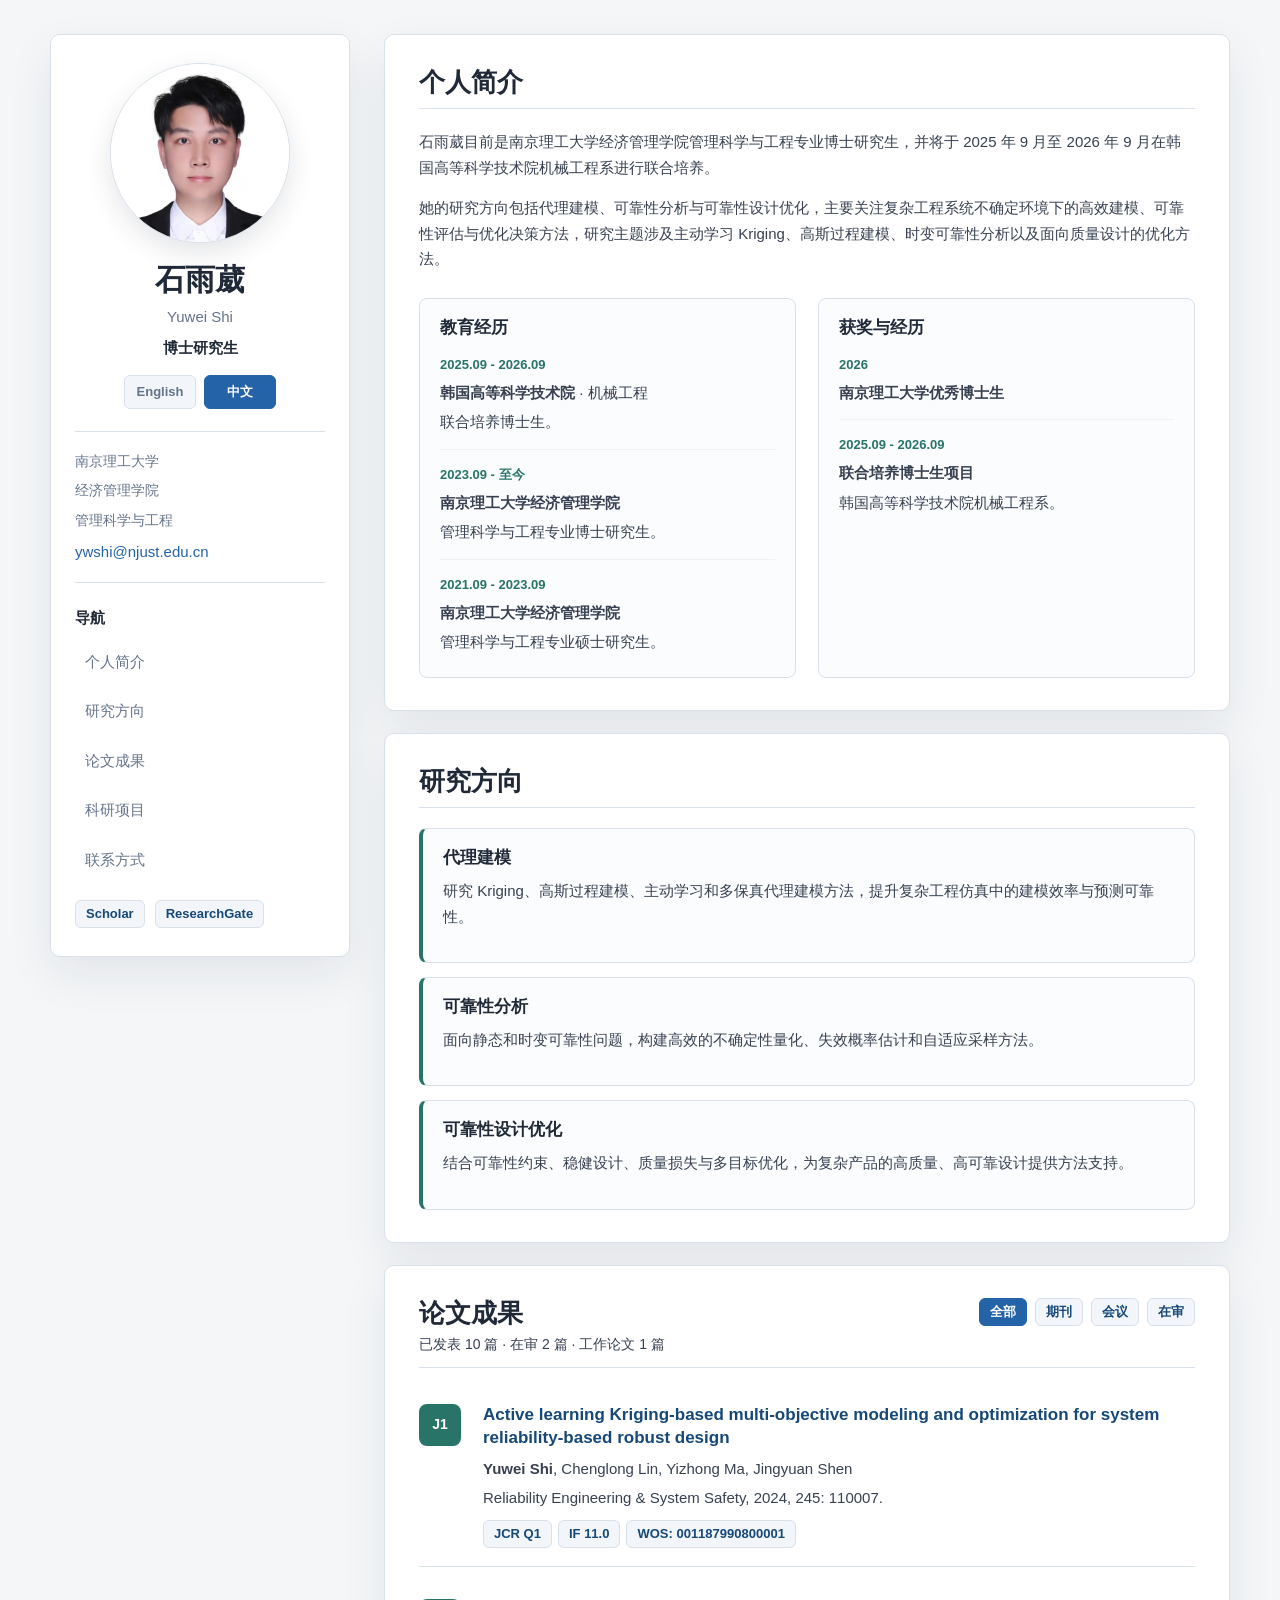
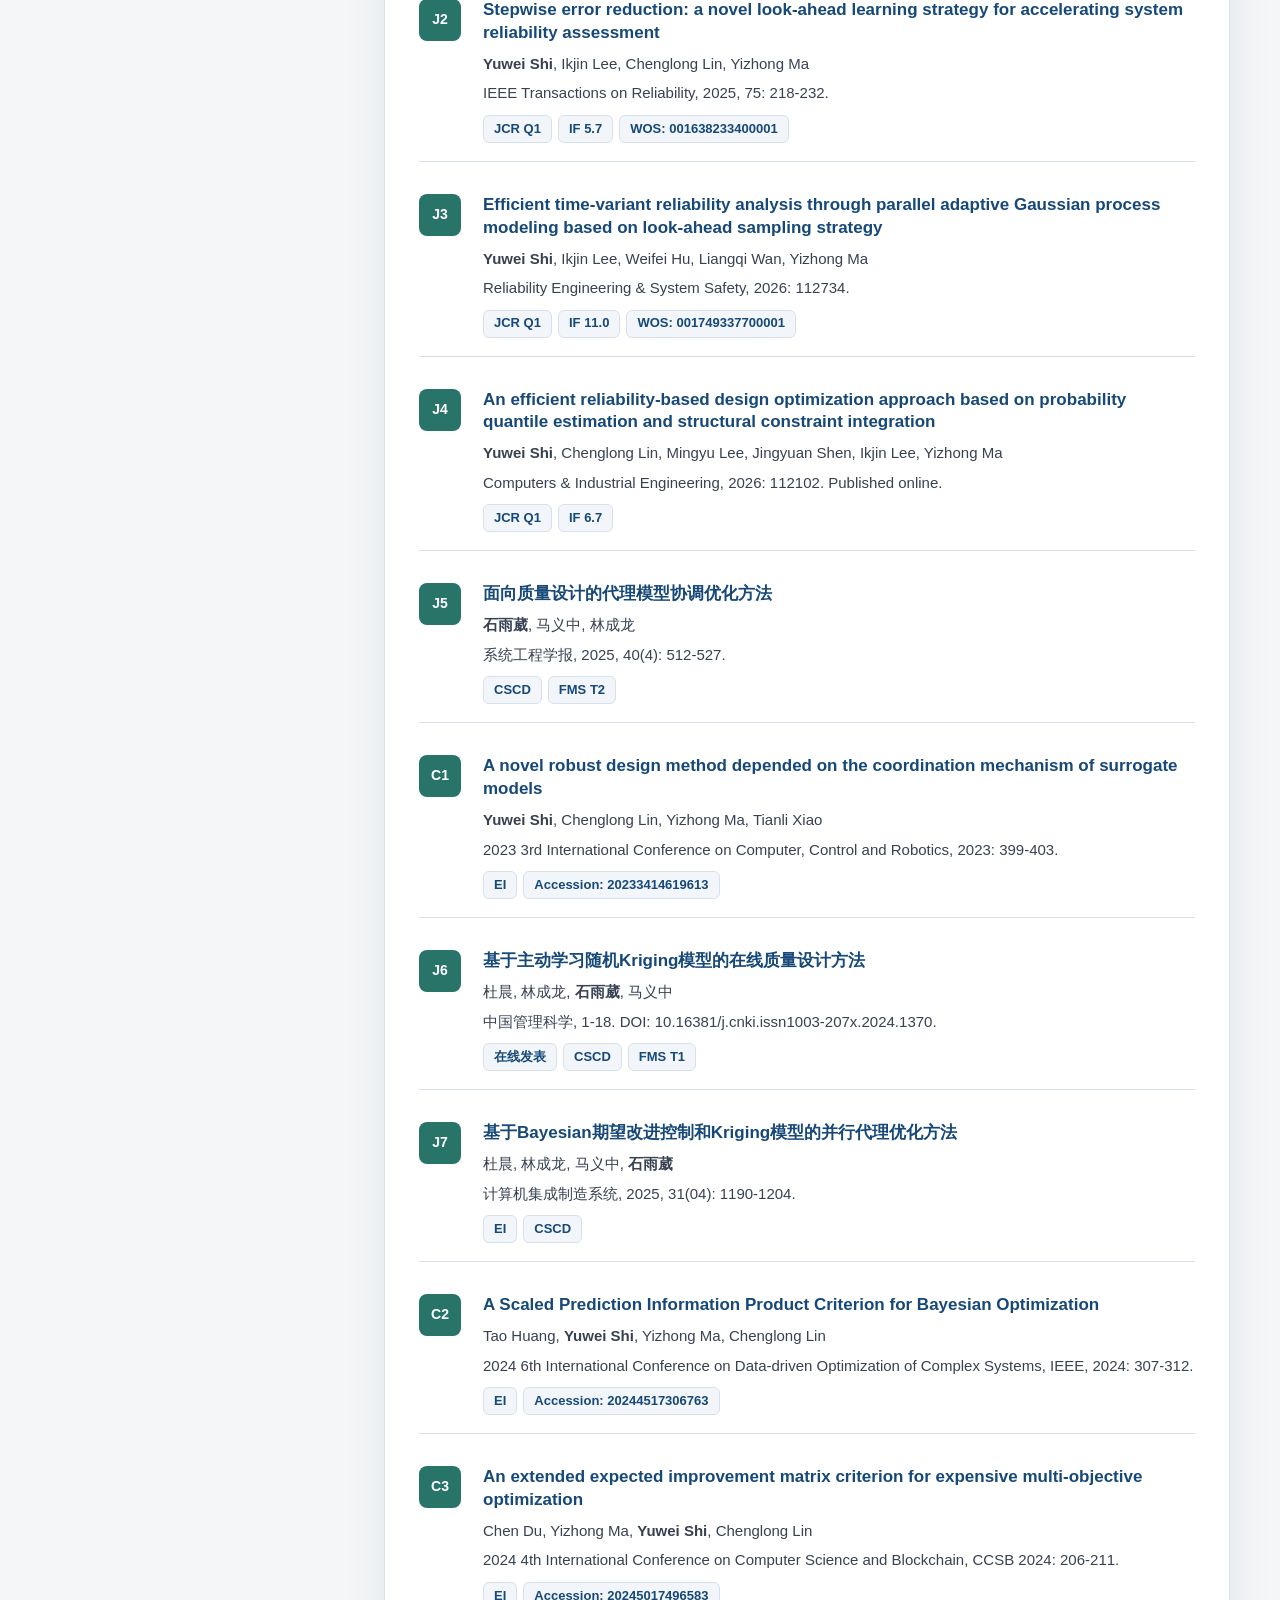
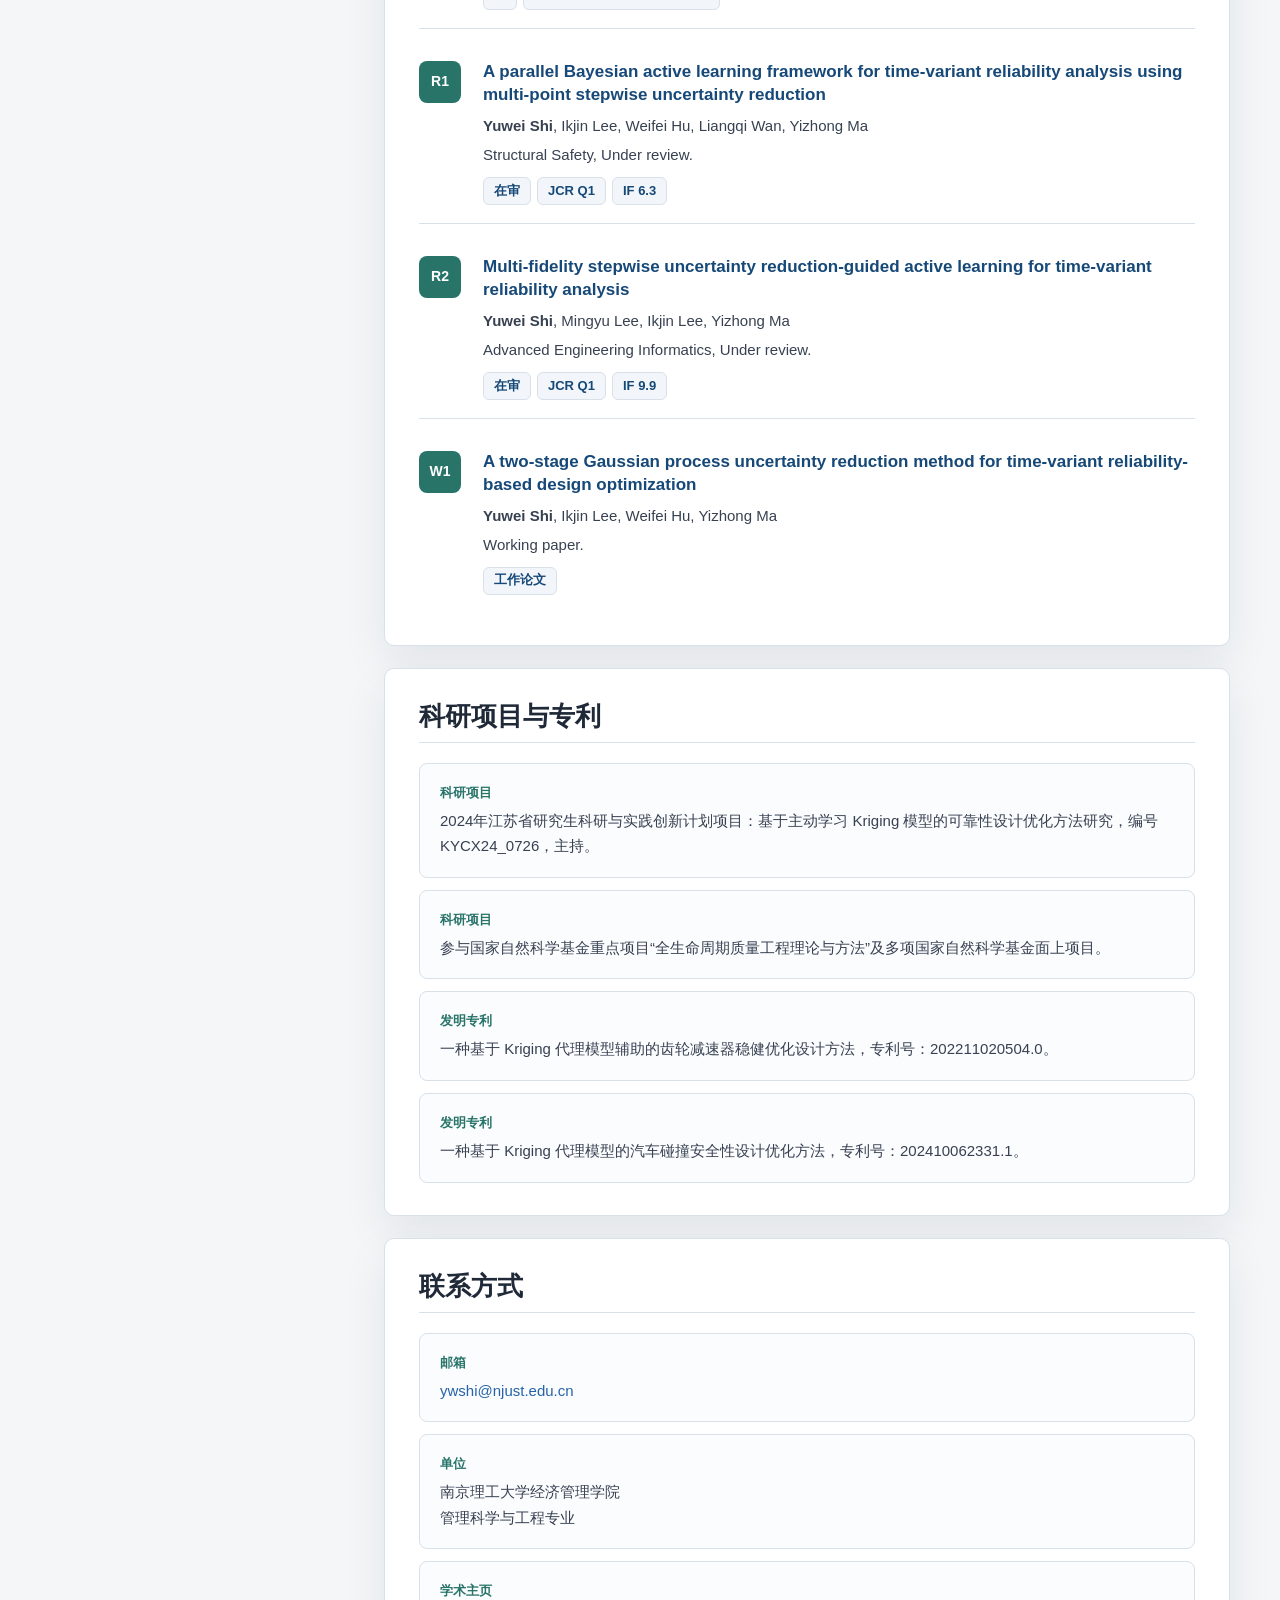
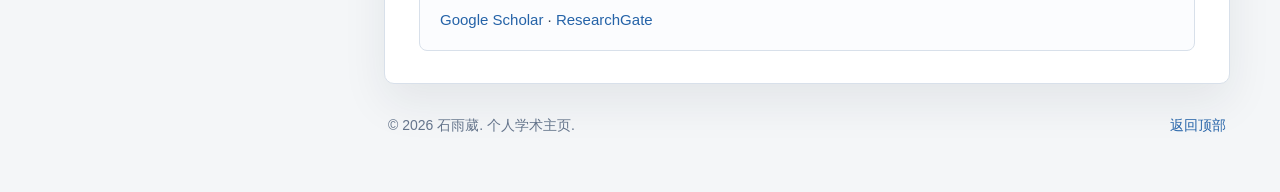
==== zh.html @ 47f5121a "Add Chinese homepage" ====
<!DOCTYPE html>
<html lang="zh-CN">
  <head>
    <meta charset="UTF-8" />
    <meta name="viewport" content="width=device-width, initial-scale=1.0" />
    <title>石雨葳 | 个人主页</title>
    <meta
      name="description"
      content="石雨葳的个人学术主页，展示研究方向、教育经历、论文成果、科研项目与联系方式。"
    />
    <link rel="stylesheet" href="styles.css" />
  </head>
  <body>
    <div class="page-shell">
      <aside class="sidebar" aria-label="个人信息">
        <img class="profile-photo" src="assets/profile.jpg" alt="石雨葳" />
        <h1>石雨葳</h1>
        <p class="name-cn">Yuwei Shi</p>
        <p class="role">博士研究生</p>
        <div class="language-switch" aria-label="语言切换">
          <a href="index.html">English</a>
          <a class="active" href="zh.html">中文</a>
        </div>

        <div class="profile-facts">
          <p>南京理工大学</p>
          <p>经济管理学院</p>
          <p>管理科学与工程</p>
          <a href="mailto:ywshi@njust.edu.cn">ywshi@njust.edu.cn</a>
        </div>

        <nav class="side-nav" aria-label="页面导航">
          <p>导航</p>
          <a href="#about">个人简介</a>
          <a href="#research">研究方向</a>
          <a href="#publications">论文成果</a>
          <a href="#projects">科研项目</a>
          <a href="#contact">联系方式</a>
        </nav>

        <div class="profile-links" aria-label="学术主页链接">
          <a
            href="https://scholar.google.com.hk/citations?hl=zh-CN&pli=1&user=jQtBG3wAAAAJ"
            target="_blank"
            rel="noreferrer"
          >Scholar</a>
          <a
            href="https://www.researchgate.net/profile/Yuwei-Shi-7?ev=hdr_xprf"
            target="_blank"
            rel="noreferrer"
          >ResearchGate</a>
        </div>
      </aside>

      <main class="content">
        <section class="section" id="about">
          <h2>个人简介</h2>
          <p>
            石雨葳目前是南京理工大学经济管理学院管理科学与工程专业博士研究生，并将于 2025 年 9 月至 2026 年 9 月在韩国高等科学技术院机械工程系进行联合培养。
          </p>
          <p>
            她的研究方向包括代理建模、可靠性分析与可靠性设计优化，主要关注复杂工程系统不确定环境下的高效建模、可靠性评估与优化决策方法，研究主题涉及主动学习 Kriging、高斯过程建模、时变可靠性分析以及面向质量设计的优化方法。
          </p>

          <div class="cv-grid">
            <article>
              <h3>教育经历</h3>
              <div class="cv-item">
                <span>2025.09 - 2026.09</span>
                <p><strong>韩国高等科学技术院</strong> · 机械工程</p>
                <p>联合培养博士生。</p>
              </div>
              <div class="cv-item">
                <span>2023.09 - 至今</span>
                <p><strong>南京理工大学经济管理学院</strong></p>
                <p>管理科学与工程专业博士研究生。</p>
              </div>
              <div class="cv-item">
                <span>2021.09 - 2023.09</span>
                <p><strong>南京理工大学经济管理学院</strong></p>
                <p>管理科学与工程专业硕士研究生。</p>
              </div>
            </article>

            <article>
              <h3>获奖与经历</h3>
              <div class="cv-item">
                <span>2026</span>
                <p><strong>南京理工大学优秀博士生</strong></p>
              </div>
              <div class="cv-item">
                <span>2025.09 - 2026.09</span>
                <p><strong>联合培养博士生项目</strong></p>
                <p>韩国高等科学技术院机械工程系。</p>
              </div>
            </article>
          </div>
        </section>

        <section class="section" id="research">
          <h2>研究方向</h2>
          <div class="research-list">
            <article>
              <h3>代理建模</h3>
              <p>
                研究 Kriging、高斯过程建模、主动学习和多保真代理建模方法，提升复杂工程仿真中的建模效率与预测可靠性。
              </p>
            </article>
            <article>
              <h3>可靠性分析</h3>
              <p>
                面向静态和时变可靠性问题，构建高效的不确定性量化、失效概率估计和自适应采样方法。
              </p>
            </article>
            <article>
              <h3>可靠性设计优化</h3>
              <p>
                结合可靠性约束、稳健设计、质量损失与多目标优化，为复杂产品的高质量、高可靠设计提供方法支持。
              </p>
            </article>
          </div>
        </section>

        <section class="section" id="publications">
          <div class="section-title-row">
            <div>
              <h2>论文成果</h2>
              <p class="publication-count">已发表 10 篇 · 在审 2 篇 · 工作论文 1 篇</p>
            </div>
            <div class="filters" aria-label="论文筛选">
              <button class="filter-button active" type="button" data-filter="all">全部</button>
              <button class="filter-button" type="button" data-filter="journal">期刊</button>
              <button class="filter-button" type="button" data-filter="conference">会议</button>
              <button class="filter-button" type="button" data-filter="review">在审</button>
            </div>
          </div>

          <div class="publication-list">
            <article class="publication-item" data-type="journal">
              <span class="pub-tag">J1</span>
              <div>
                <h3>Active learning Kriging-based multi-objective modeling and optimization for system reliability-based robust design</h3>
                <p><strong>Yuwei Shi</strong>, Chenglong Lin, Yizhong Ma, Jingyuan Shen</p>
                <p>Reliability Engineering & System Safety, 2024, 245: 110007.</p>
                <div class="meta-tags"><span>JCR Q1</span><span>IF 11.0</span><span>WOS: 001187990800001</span></div>
              </div>
            </article>

            <article class="publication-item" data-type="journal">
              <span class="pub-tag">J2</span>
              <div>
                <h3>Stepwise error reduction: a novel look-ahead learning strategy for accelerating system reliability assessment</h3>
                <p><strong>Yuwei Shi</strong>, Ikjin Lee, Chenglong Lin, Yizhong Ma</p>
                <p>IEEE Transactions on Reliability, 2025, 75: 218-232.</p>
                <div class="meta-tags"><span>JCR Q1</span><span>IF 5.7</span><span>WOS: 001638233400001</span></div>
              </div>
            </article>

            <article class="publication-item" data-type="journal">
              <span class="pub-tag">J3</span>
              <div>
                <h3>Efficient time-variant reliability analysis through parallel adaptive Gaussian process modeling based on look-ahead sampling strategy</h3>
                <p><strong>Yuwei Shi</strong>, Ikjin Lee, Weifei Hu, Liangqi Wan, Yizhong Ma</p>
                <p>Reliability Engineering & System Safety, 2026: 112734.</p>
                <div class="meta-tags"><span>JCR Q1</span><span>IF 11.0</span><span>WOS: 001749337700001</span></div>
              </div>
            </article>

            <article class="publication-item" data-type="journal">
              <span class="pub-tag">J4</span>
              <div>
                <h3>An efficient reliability-based design optimization approach based on probability quantile estimation and structural constraint integration</h3>
                <p><strong>Yuwei Shi</strong>, Chenglong Lin, Mingyu Lee, Jingyuan Shen, Ikjin Lee, Yizhong Ma</p>
                <p>Computers & Industrial Engineering, 2026: 112102. Published online.</p>
                <div class="meta-tags"><span>JCR Q1</span><span>IF 6.7</span></div>
              </div>
            </article>

            <article class="publication-item" data-type="journal">
              <span class="pub-tag">J5</span>
              <div>
                <h3>面向质量设计的代理模型协调优化方法</h3>
                <p><strong>石雨葳</strong>, 马义中, 林成龙</p>
                <p>系统工程学报, 2025, 40(4): 512-527.</p>
                <div class="meta-tags"><span>CSCD</span><span>FMS T2</span></div>
              </div>
            </article>

            <article class="publication-item" data-type="conference">
              <span class="pub-tag">C1</span>
              <div>
                <h3>A novel robust design method depended on the coordination mechanism of surrogate models</h3>
                <p><strong>Yuwei Shi</strong>, Chenglong Lin, Yizhong Ma, Tianli Xiao</p>
                <p>2023 3rd International Conference on Computer, Control and Robotics, 2023: 399-403.</p>
                <div class="meta-tags"><span>EI</span><span>Accession: 20233414619613</span></div>
              </div>
            </article>

            <article class="publication-item" data-type="journal">
              <span class="pub-tag">J6</span>
              <div>
                <h3>基于主动学习随机Kriging模型的在线质量设计方法</h3>
                <p>杜晨, 林成龙, <strong>石雨葳</strong>, 马义中</p>
                <p>中国管理科学, 1-18. DOI: 10.16381/j.cnki.issn1003-207x.2024.1370.</p>
                <div class="meta-tags"><span>在线发表</span><span>CSCD</span><span>FMS T1</span></div>
              </div>
            </article>

            <article class="publication-item" data-type="journal">
              <span class="pub-tag">J7</span>
              <div>
                <h3>基于Bayesian期望改进控制和Kriging模型的并行代理优化方法</h3>
                <p>杜晨, 林成龙, 马义中, <strong>石雨葳</strong></p>
                <p>计算机集成制造系统, 2025, 31(04): 1190-1204.</p>
                <div class="meta-tags"><span>EI</span><span>CSCD</span></div>
              </div>
            </article>

            <article class="publication-item" data-type="conference">
              <span class="pub-tag">C2</span>
              <div>
                <h3>A Scaled Prediction Information Product Criterion for Bayesian Optimization</h3>
                <p>Tao Huang, <strong>Yuwei Shi</strong>, Yizhong Ma, Chenglong Lin</p>
                <p>2024 6th International Conference on Data-driven Optimization of Complex Systems, IEEE, 2024: 307-312.</p>
                <div class="meta-tags"><span>EI</span><span>Accession: 20244517306763</span></div>
              </div>
            </article>

            <article class="publication-item" data-type="conference">
              <span class="pub-tag">C3</span>
              <div>
                <h3>An extended expected improvement matrix criterion for expensive multi-objective optimization</h3>
                <p>Chen Du, Yizhong Ma, <strong>Yuwei Shi</strong>, Chenglong Lin</p>
                <p>2024 4th International Conference on Computer Science and Blockchain, CCSB 2024: 206-211.</p>
                <div class="meta-tags"><span>EI</span><span>Accession: 20245017496583</span></div>
              </div>
            </article>

            <article class="publication-item" data-type="review">
              <span class="pub-tag">R1</span>
              <div>
                <h3>A parallel Bayesian active learning framework for time-variant reliability analysis using multi-point stepwise uncertainty reduction</h3>
                <p><strong>Yuwei Shi</strong>, Ikjin Lee, Weifei Hu, Liangqi Wan, Yizhong Ma</p>
                <p>Structural Safety, Under review.</p>
                <div class="meta-tags"><span>在审</span><span>JCR Q1</span><span>IF 6.3</span></div>
              </div>
            </article>

            <article class="publication-item" data-type="review">
              <span class="pub-tag">R2</span>
              <div>
                <h3>Multi-fidelity stepwise uncertainty reduction-guided active learning for time-variant reliability analysis</h3>
                <p><strong>Yuwei Shi</strong>, Mingyu Lee, Ikjin Lee, Yizhong Ma</p>
                <p>Advanced Engineering Informatics, Under review.</p>
                <div class="meta-tags"><span>在审</span><span>JCR Q1</span><span>IF 9.9</span></div>
              </div>
            </article>

            <article class="publication-item" data-type="review">
              <span class="pub-tag">W1</span>
              <div>
                <h3>A two-stage Gaussian process uncertainty reduction method for time-variant reliability-based design optimization</h3>
                <p><strong>Yuwei Shi</strong>, Ikjin Lee, Weifei Hu, Yizhong Ma</p>
                <p>Working paper.</p>
                <div class="meta-tags"><span>工作论文</span></div>
              </div>
            </article>
          </div>
        </section>

        <section class="section" id="projects">
          <h2>科研项目与专利</h2>
          <div class="compact-list">
            <article>
              <span>科研项目</span>
              <p>2024年江苏省研究生科研与实践创新计划项目：基于主动学习 Kriging 模型的可靠性设计优化方法研究，编号 KYCX24_0726，主持。</p>
            </article>
            <article>
              <span>科研项目</span>
              <p>参与国家自然科学基金重点项目“全生命周期质量工程理论与方法”及多项国家自然科学基金面上项目。</p>
            </article>
            <article>
              <span>发明专利</span>
              <p>一种基于 Kriging 代理模型辅助的齿轮减速器稳健优化设计方法，专利号：202211020504.0。</p>
            </article>
            <article>
              <span>发明专利</span>
              <p>一种基于 Kriging 代理模型的汽车碰撞安全性设计优化方法，专利号：202410062331.1。</p>
            </article>
          </div>
        </section>

        <section class="section" id="contact">
          <h2>联系方式</h2>
          <div class="contact-grid">
            <article>
              <span>邮箱</span>
              <a href="mailto:ywshi@njust.edu.cn">ywshi@njust.edu.cn</a>
            </article>
            <article>
              <span>单位</span>
              <p>南京理工大学经济管理学院<br />管理科学与工程专业</p>
            </article>
            <article>
              <span>学术主页</span>
              <p>
                <a
                  href="https://scholar.google.com.hk/citations?hl=zh-CN&pli=1&user=jQtBG3wAAAAJ"
                  target="_blank"
                  rel="noreferrer"
                >Google Scholar</a>
                ·
                <a
                  href="https://www.researchgate.net/profile/Yuwei-Shi-7?ev=hdr_xprf"
                  target="_blank"
                  rel="noreferrer"
                >ResearchGate</a>
              </p>
            </article>
          </div>
        </section>

        <footer>
          <p>© 2026 石雨葳. 个人学术主页.</p>
          <a href="#about">返回顶部</a>
        </footer>
      </main>
    </div>

    <script src="script.js"></script>
  </body>
</html>
---- styles.css ----
:root {
  --bg: #f4f6f8;
  --panel: #ffffff;
  --ink: #1f2937;
  --muted: #64748b;
  --subtle: #eef2f7;
  --line: #d8e0ea;
  --blue: #2563a8;
  --blue-dark: #164878;
  --green: #287469;
  --tag: #f2f6fb;
  --shadow: 0 18px 45px rgba(31, 41, 55, 0.08);
}

* {
  box-sizing: border-box;
}

html {
  scroll-behavior: smooth;
}

body {
  margin: 0;
  color: var(--ink);
  background: var(--bg);
  font-family: Arial, "Microsoft YaHei", sans-serif;
  font-size: 15px;
  line-height: 1.7;
}

a {
  color: var(--blue);
  text-decoration: none;
}

a:hover {
  color: var(--blue-dark);
  text-decoration: underline;
}

.page-shell {
  display: grid;
  grid-template-columns: 300px minmax(0, 1fr);
  gap: 34px;
  width: min(1180px, calc(100% - 48px));
  margin: 0 auto;
  padding: 34px 0 54px;
}

.sidebar {
  position: sticky;
  top: 24px;
  align-self: start;
  padding: 28px 24px;
  background: var(--panel);
  border: 1px solid var(--line);
  border-radius: 10px;
  box-shadow: var(--shadow);
}

.profile-photo {
  width: 180px;
  height: 180px;
  margin: 0 auto 20px;
  display: block;
  object-fit: cover;
  object-position: center 34%;
  background: white;
  border: 1px solid var(--line);
  border-radius: 50%;
  box-shadow: 0 10px 26px rgba(31, 41, 55, 0.12);
}

.sidebar h1 {
  margin: 0;
  font-size: 30px;
  line-height: 1.15;
  text-align: center;
}

.name-cn,
.role {
  margin: 6px 0 0;
  color: var(--muted);
  text-align: center;
}

.role {
  color: var(--ink);
  font-weight: 700;
}

.language-switch {
  display: flex;
  justify-content: center;
  gap: 8px;
  margin-top: 14px;
}

.language-switch a {
  min-width: 72px;
  padding: 5px 10px;
  color: var(--muted);
  text-align: center;
  background: var(--tag);
  border: 1px solid var(--line);
  border-radius: 6px;
  font-size: 13px;
  font-weight: 700;
}

.language-switch a.active {
  color: white;
  background: var(--blue);
  border-color: var(--blue);
  text-decoration: none;
}

.profile-facts {
  display: grid;
  gap: 6px;
  margin: 22px 0;
  padding: 18px 0;
  border-top: 1px solid var(--line);
  border-bottom: 1px solid var(--line);
}

.profile-facts p {
  margin: 0;
  color: var(--muted);
  font-size: 14px;
}

.side-nav {
  display: grid;
  gap: 8px;
  margin-top: 18px;
}

.side-nav p {
  margin: 0 0 2px;
  color: var(--ink);
  font-weight: 700;
}

.side-nav a {
  padding: 8px 10px;
  color: var(--muted);
  background: transparent;
  border-radius: 6px;
}

.side-nav a:hover,
.side-nav a[aria-current="true"] {
  color: var(--blue-dark);
  background: var(--tag);
  text-decoration: none;
}

.profile-links {
  display: flex;
  flex-wrap: wrap;
  gap: 10px;
  margin-top: 20px;
}

.profile-links a,
.filter-button,
.meta-tags span {
  display: inline-flex;
  align-items: center;
  min-height: 28px;
  padding: 0 10px;
  background: var(--tag);
  border: 1px solid var(--line);
  border-radius: 6px;
  color: var(--blue-dark);
  font-size: 13px;
  font-weight: 700;
}

.content {
  min-width: 0;
}

.section {
  padding: 32px 34px;
  margin-bottom: 22px;
  background: var(--panel);
  border: 1px solid var(--line);
  border-radius: 10px;
  box-shadow: var(--shadow);
  scroll-margin-top: 26px;
}

.section h2 {
  margin: 0 0 20px;
  padding-bottom: 10px;
  border-bottom: 1px solid var(--line);
  font-size: 26px;
  line-height: 1.2;
}

.section h3 {
  margin: 0 0 8px;
  font-size: 17px;
  line-height: 1.35;
}

.section p {
  margin-top: 0;
  color: #374151;
}

.cv-grid {
  display: grid;
  grid-template-columns: repeat(2, minmax(0, 1fr));
  gap: 22px;
  margin-top: 26px;
}

.cv-grid article,
.research-list article,
.compact-list article,
.contact-grid article {
  padding: 18px 20px;
  background: #fbfcfe;
  border: 1px solid var(--line);
  border-radius: 8px;
}

.cv-item {
  padding-top: 14px;
  margin-top: 14px;
  border-top: 1px solid var(--subtle);
}

.cv-item:first-of-type {
  padding-top: 0;
  border-top: 0;
}

.cv-item span,
.compact-list span,
.contact-grid span {
  display: block;
  margin-bottom: 4px;
  color: var(--green);
  font-size: 13px;
  font-weight: 700;
}

.cv-item p {
  margin-bottom: 4px;
}

.research-list {
  display: grid;
  gap: 14px;
}

.research-list article {
  border-left: 4px solid var(--green);
}

.section-title-row {
  display: flex;
  align-items: flex-start;
  justify-content: space-between;
  gap: 18px;
  margin-bottom: 18px;
  padding-bottom: 10px;
  border-bottom: 1px solid var(--line);
}

.section-title-row h2 {
  margin-bottom: 4px;
  padding-bottom: 0;
  border-bottom: 0;
}

.publication-count {
  margin: 0;
  color: var(--muted);
  font-size: 14px;
}

.filters {
  display: flex;
  flex-wrap: wrap;
  gap: 8px;
  justify-content: flex-end;
}

.filter-button {
  cursor: pointer;
  font-family: inherit;
}

.filter-button.active {
  color: white;
  background: var(--blue);
  border-color: var(--blue);
}

.publication-list {
  display: grid;
  gap: 14px;
}

.publication-item {
  display: grid;
  grid-template-columns: 48px minmax(0, 1fr);
  gap: 16px;
  padding: 18px 0 18px;
  border-bottom: 1px solid var(--line);
}

.publication-item:last-child {
  border-bottom: 0;
}

.publication-item.is-hidden {
  display: none;
}

.pub-tag {
  display: grid;
  width: 42px;
  height: 42px;
  place-items: center;
  color: white;
  background: var(--green);
  border-radius: 8px;
  font-size: 14px;
  font-weight: 700;
}

.publication-item h3 {
  margin-bottom: 6px;
  color: var(--blue-dark);
}

.publication-item p {
  margin-bottom: 4px;
}

.meta-tags {
  display: flex;
  flex-wrap: wrap;
  gap: 6px;
  margin-top: 9px;
}

.compact-list,
.contact-grid {
  display: grid;
  gap: 12px;
}

.compact-list p,
.contact-grid p {
  margin-bottom: 0;
}

footer {
  display: flex;
  align-items: center;
  justify-content: space-between;
  padding: 8px 4px 0;
  color: var(--muted);
  font-size: 14px;
}

footer p {
  margin: 0;
}

@media (max-width: 920px) {
  .page-shell {
    grid-template-columns: 1fr;
    width: min(100% - 28px, 760px);
    padding-top: 18px;
  }

  .sidebar {
    position: static;
  }

  .profile-photo {
    width: 150px;
    height: 150px;
  }

  .side-nav {
    grid-template-columns: repeat(2, minmax(0, 1fr));
  }

  .side-nav p {
    grid-column: 1 / -1;
  }

  .cv-grid {
    grid-template-columns: 1fr;
  }

  .section-title-row {
    display: block;
  }

  .filters {
    justify-content: flex-start;
    margin-top: 12px;
  }
}

@media (max-width: 560px) {
  body {
    font-size: 14px;
  }

  .section,
  .sidebar {
    padding: 22px 18px;
  }

  .side-nav {
    grid-template-columns: 1fr;
  }

  .publication-item {
    grid-template-columns: 1fr;
    gap: 10px;
  }
}
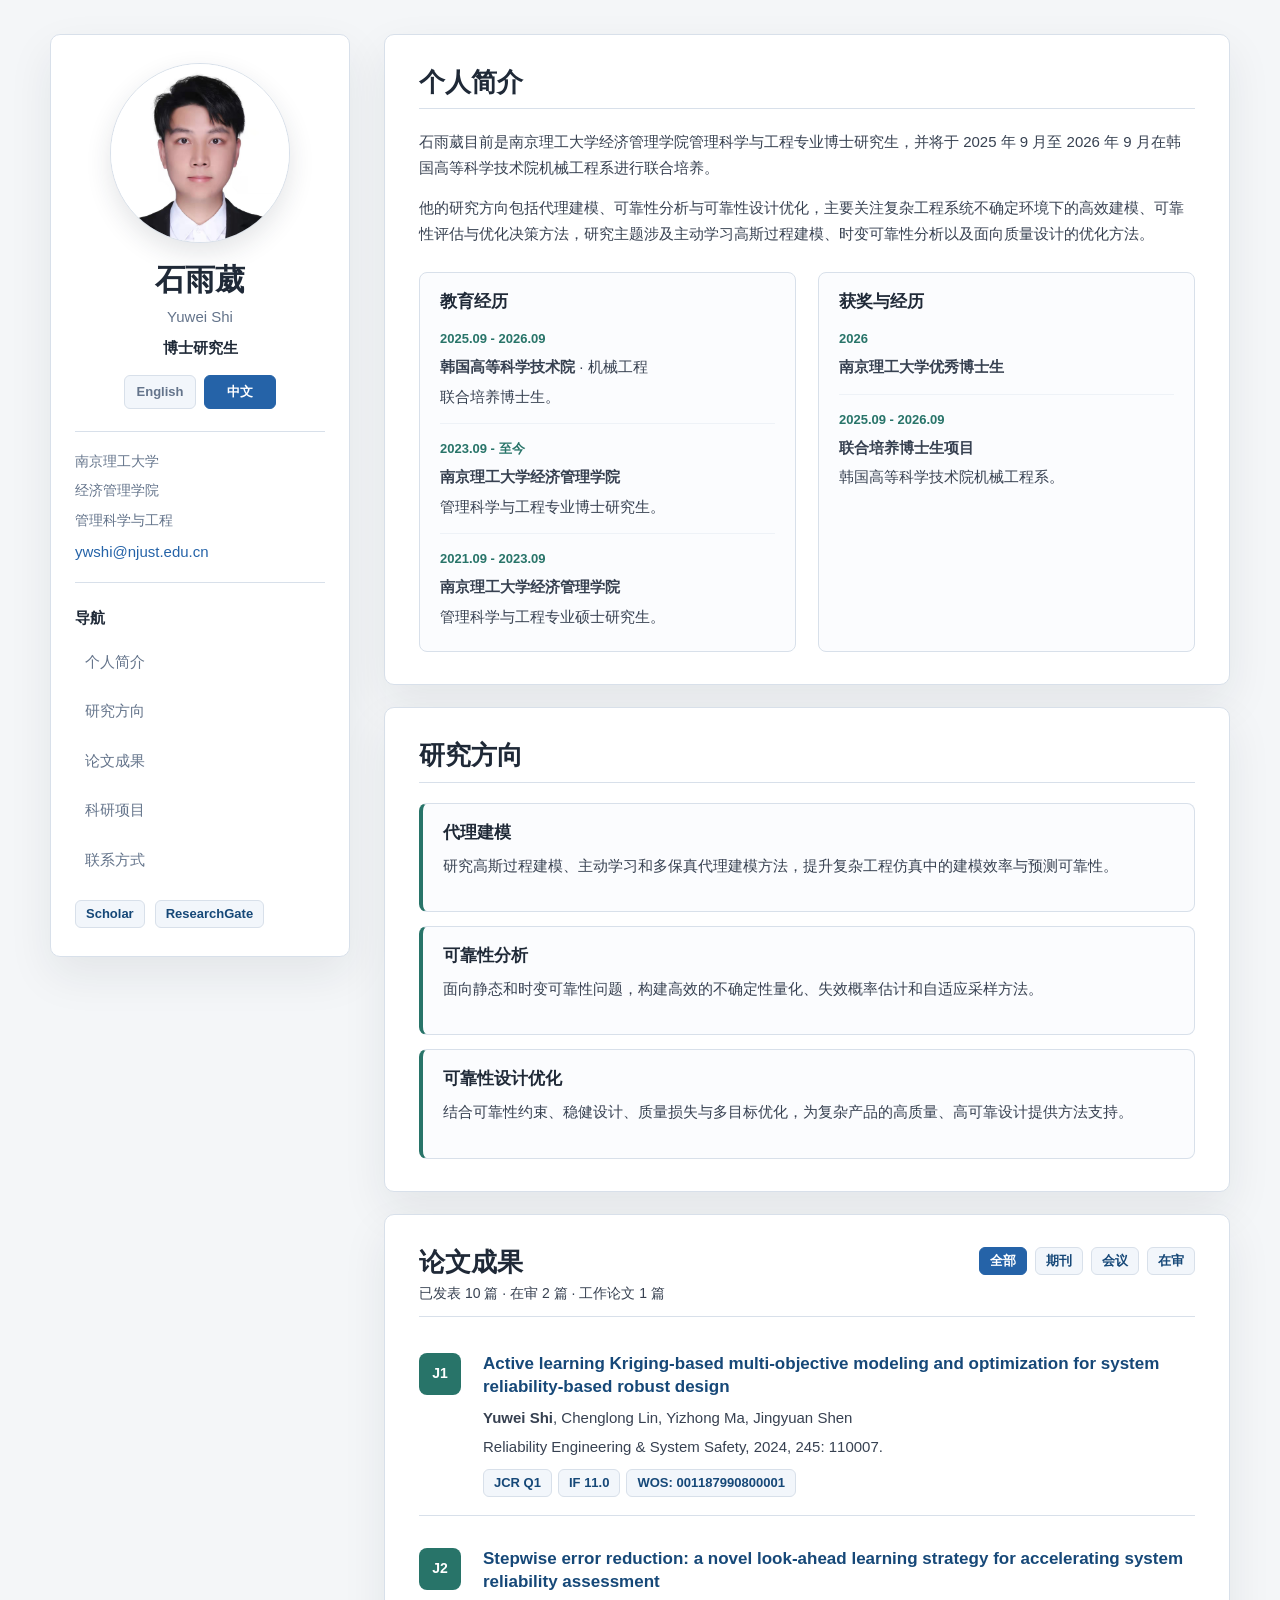
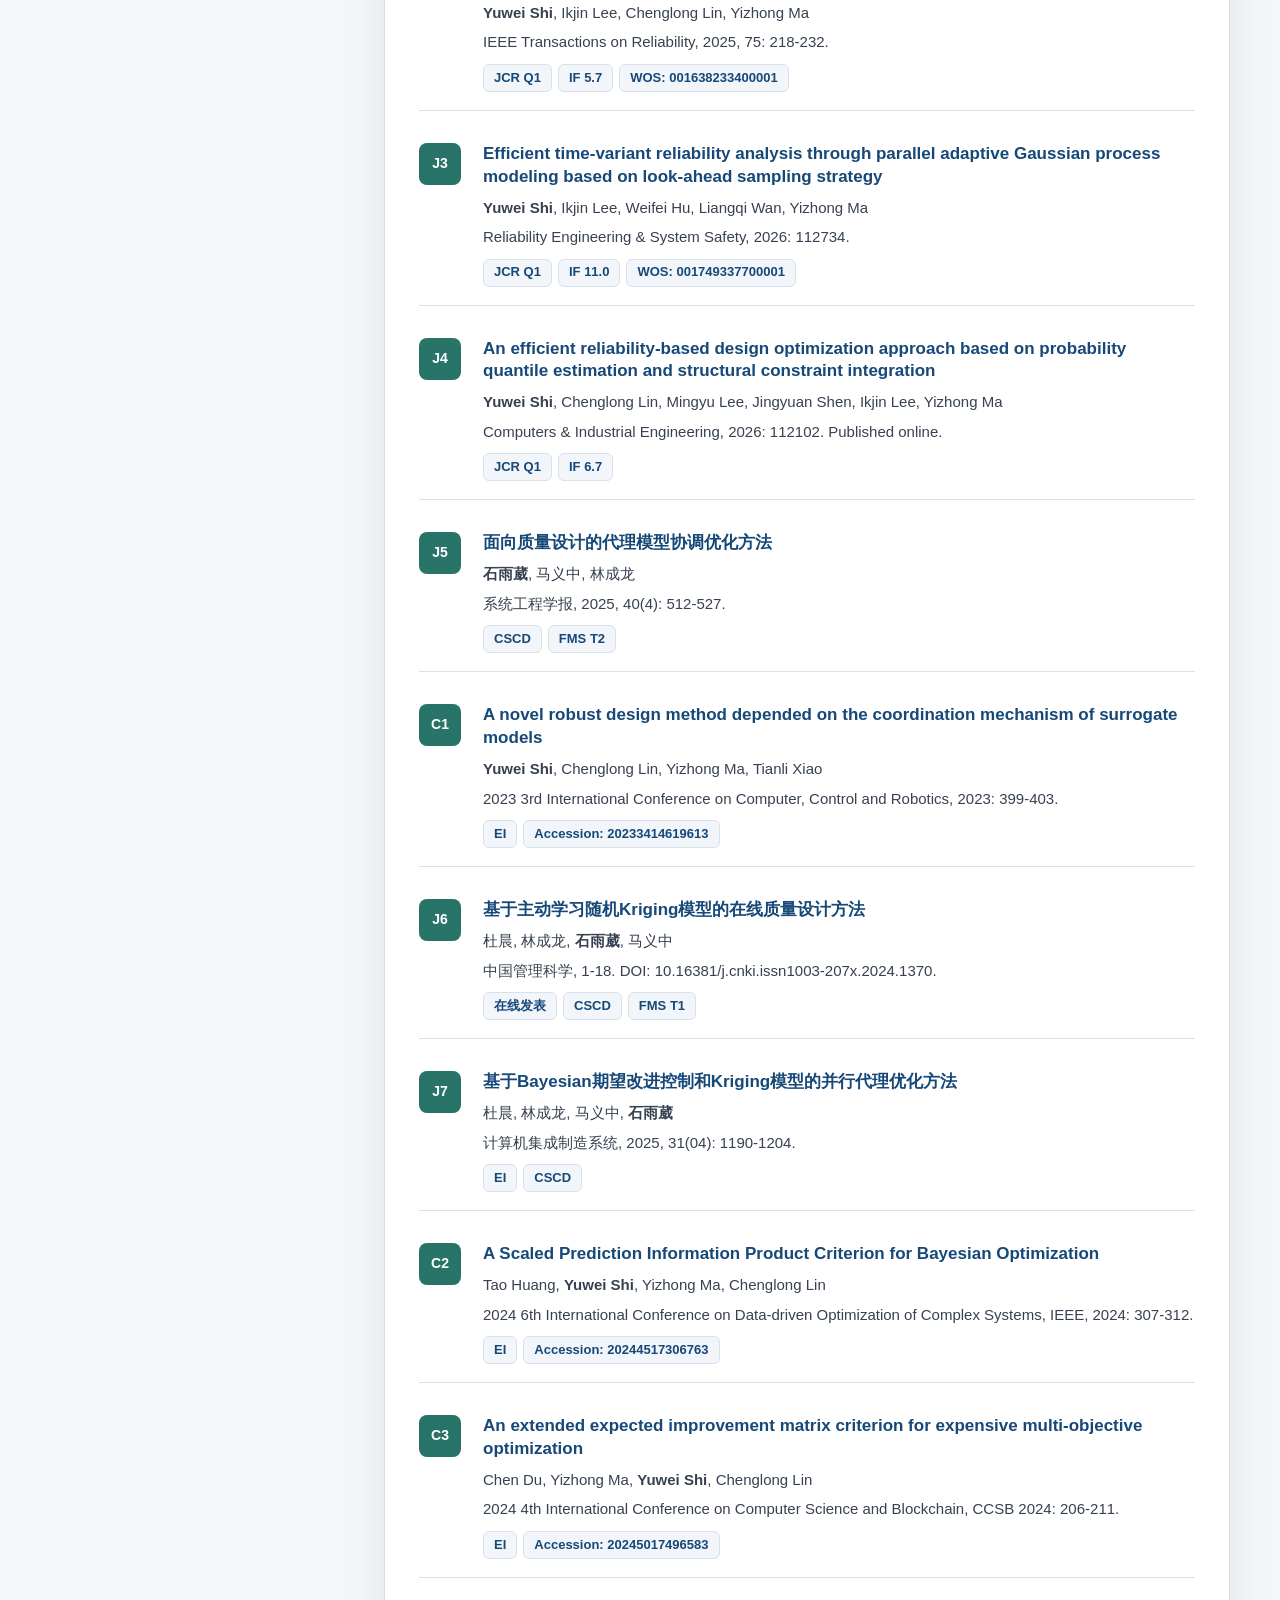
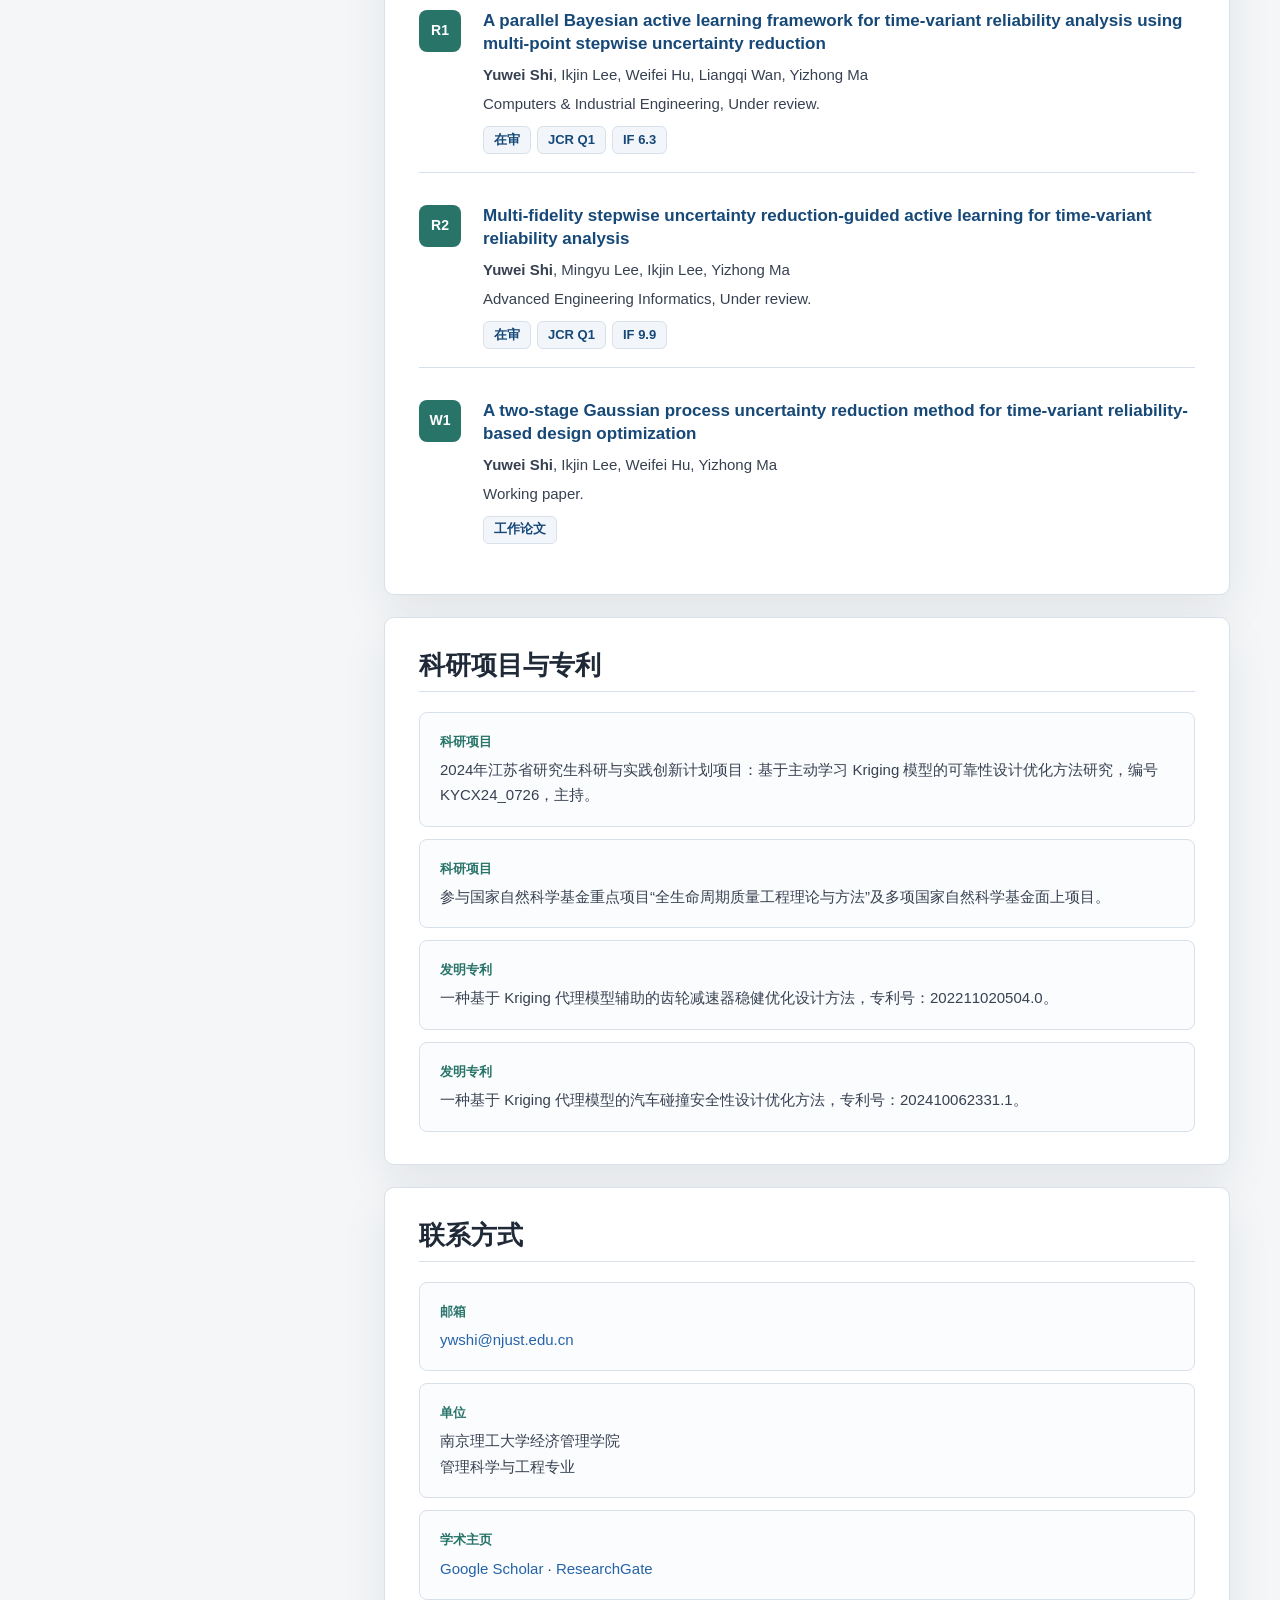
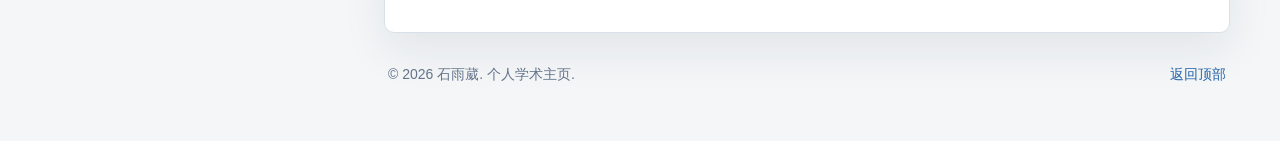
==== commit 4d69ad4b: "Update Chinese homepage content" ====
--- a/zh.html
+++ b/zh.html
@@ -59,7 +59,7 @@
             石雨葳目前是南京理工大学经济管理学院管理科学与工程专业博士研究生，并将于 2025 年 9 月至 2026 年 9 月在韩国高等科学技术院机械工程系进行联合培养。
           </p>
           <p>
-            她的研究方向包括代理建模、可靠性分析与可靠性设计优化，主要关注复杂工程系统不确定环境下的高效建模、可靠性评估与优化决策方法，研究主题涉及主动学习 Kriging、高斯过程建模、时变可靠性分析以及面向质量设计的优化方法。
+            他的研究方向包括代理建模、可靠性分析与可靠性设计优化，主要关注复杂工程系统不确定环境下的高效建模、可靠性评估与优化决策方法，研究主题涉及主动学习高斯过程建模、时变可靠性分析以及面向质量设计的优化方法。
           </p>
 
           <div class="cv-grid">
@@ -103,7 +103,7 @@
             <article>
               <h3>代理建模</h3>
               <p>
-                研究 Kriging、高斯过程建模、主动学习和多保真代理建模方法，提升复杂工程仿真中的建模效率与预测可靠性。
+                研究高斯过程建模、主动学习和多保真代理建模方法，提升复杂工程仿真中的建模效率与预测可靠性。
               </p>
             </article>
             <article>
@@ -241,7 +241,7 @@
               <div>
                 <h3>A parallel Bayesian active learning framework for time-variant reliability analysis using multi-point stepwise uncertainty reduction</h3>
                 <p><strong>Yuwei Shi</strong>, Ikjin Lee, Weifei Hu, Liangqi Wan, Yizhong Ma</p>
-                <p>Structural Safety, Under review.</p>
+                <p>Computers & Industrial Engineering, Under review.</p>
                 <div class="meta-tags"><span>在审</span><span>JCR Q1</span><span>IF 6.3</span></div>
               </div>
             </article>
@@ -265,6 +265,7 @@
                 <div class="meta-tags"><span>工作论文</span></div>
               </div>
             </article>
+            
           </div>
         </section>
 
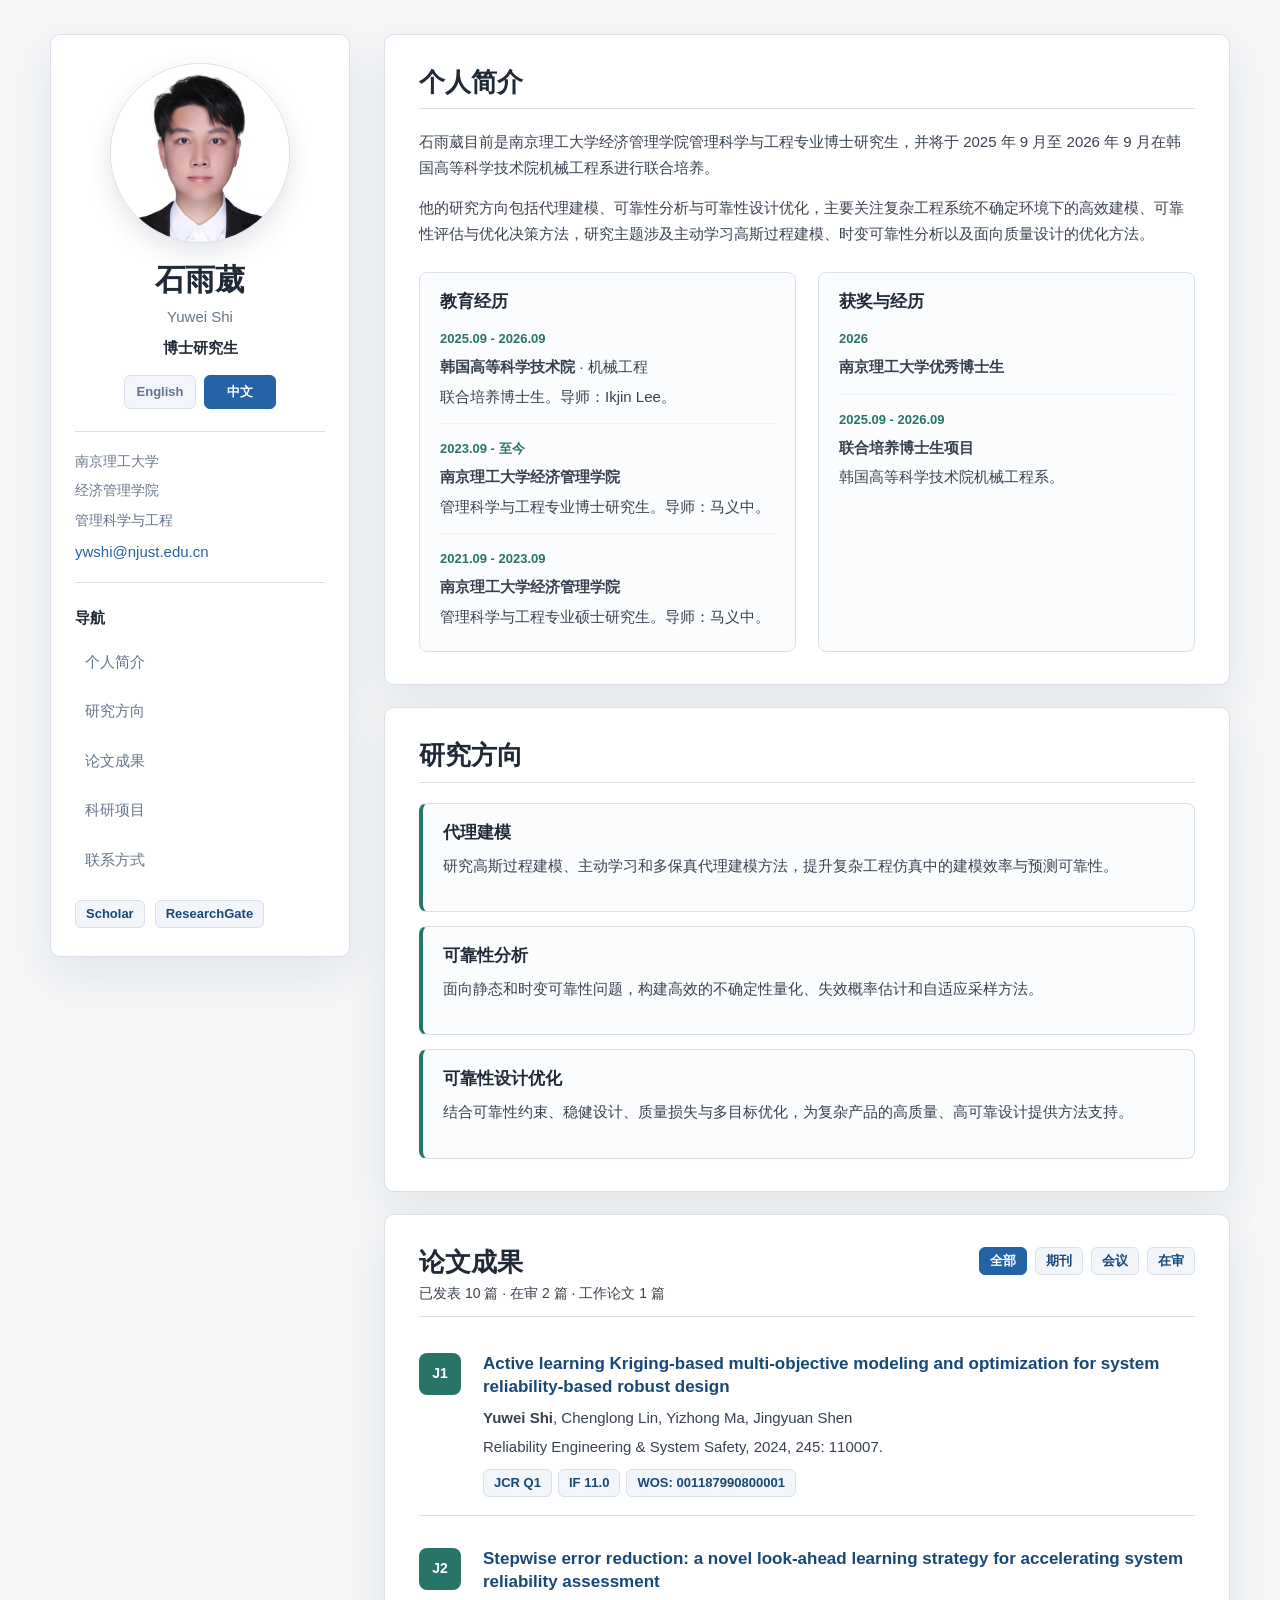
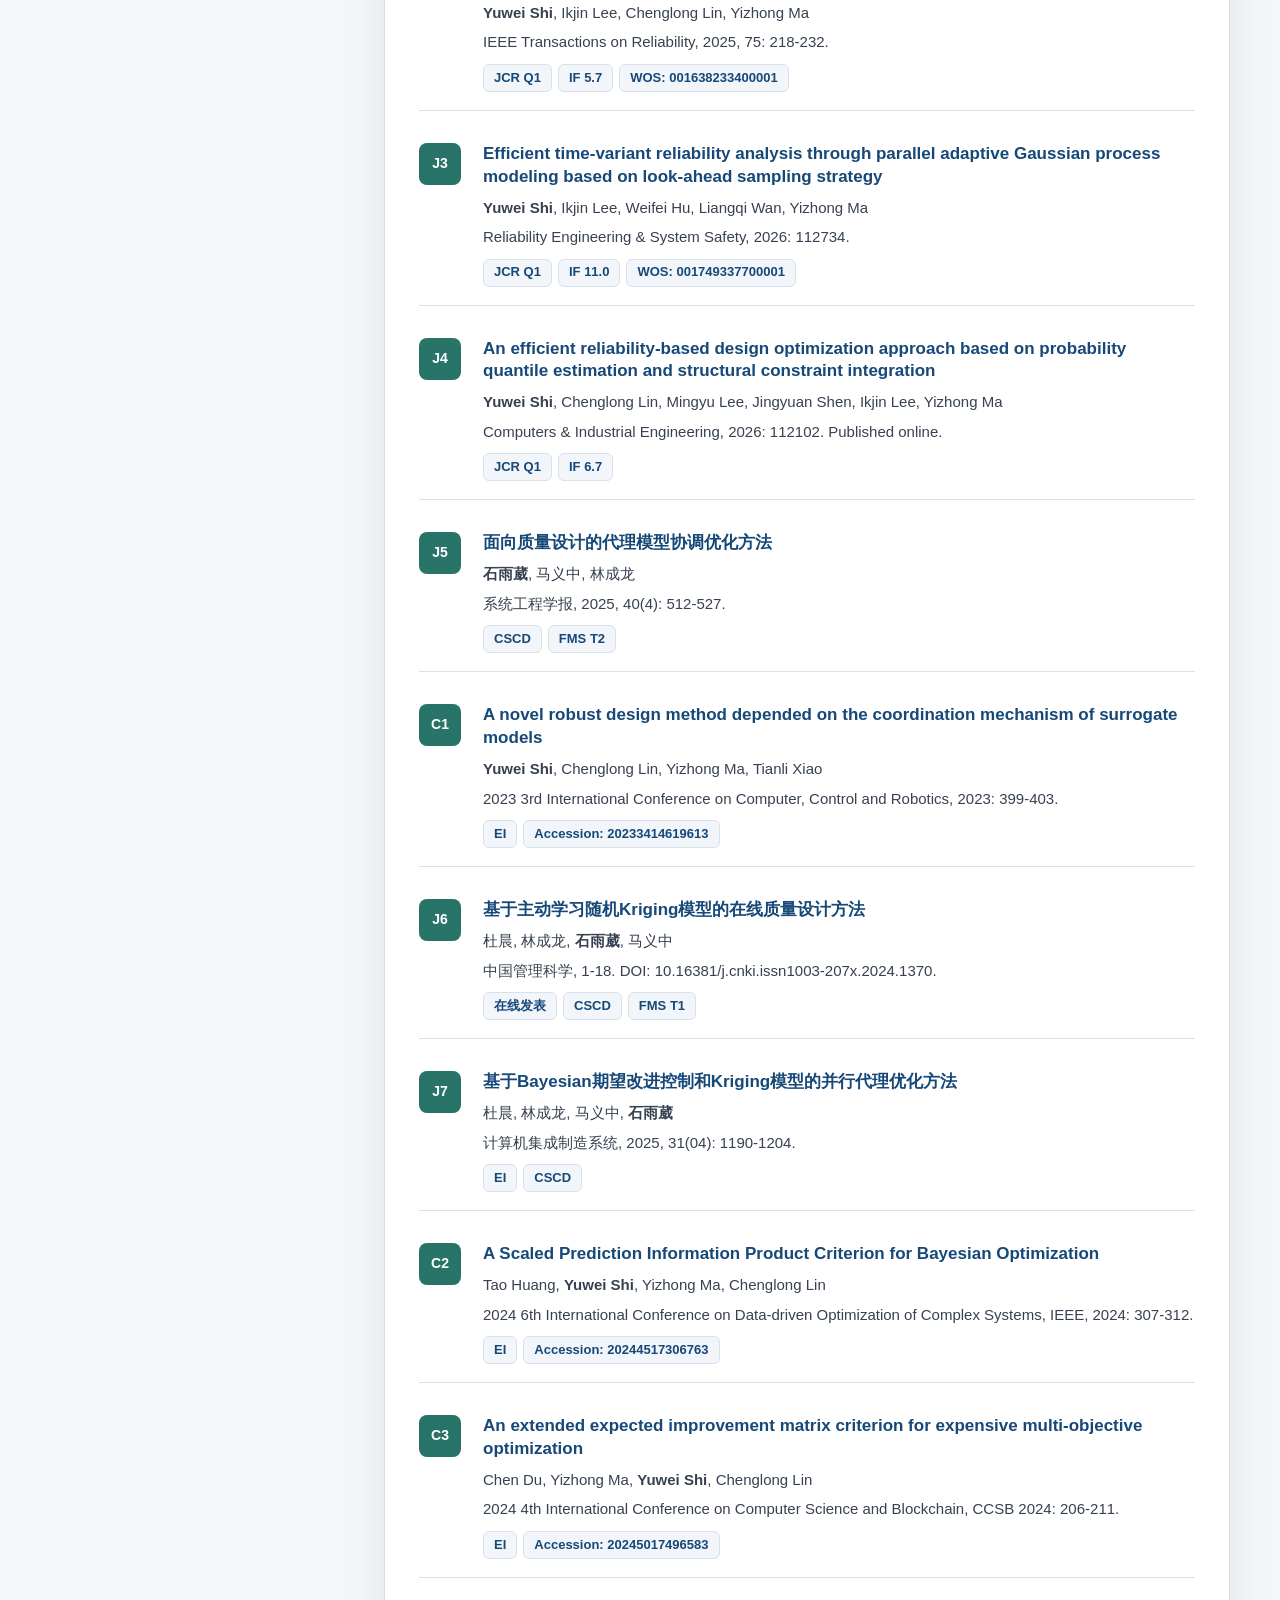
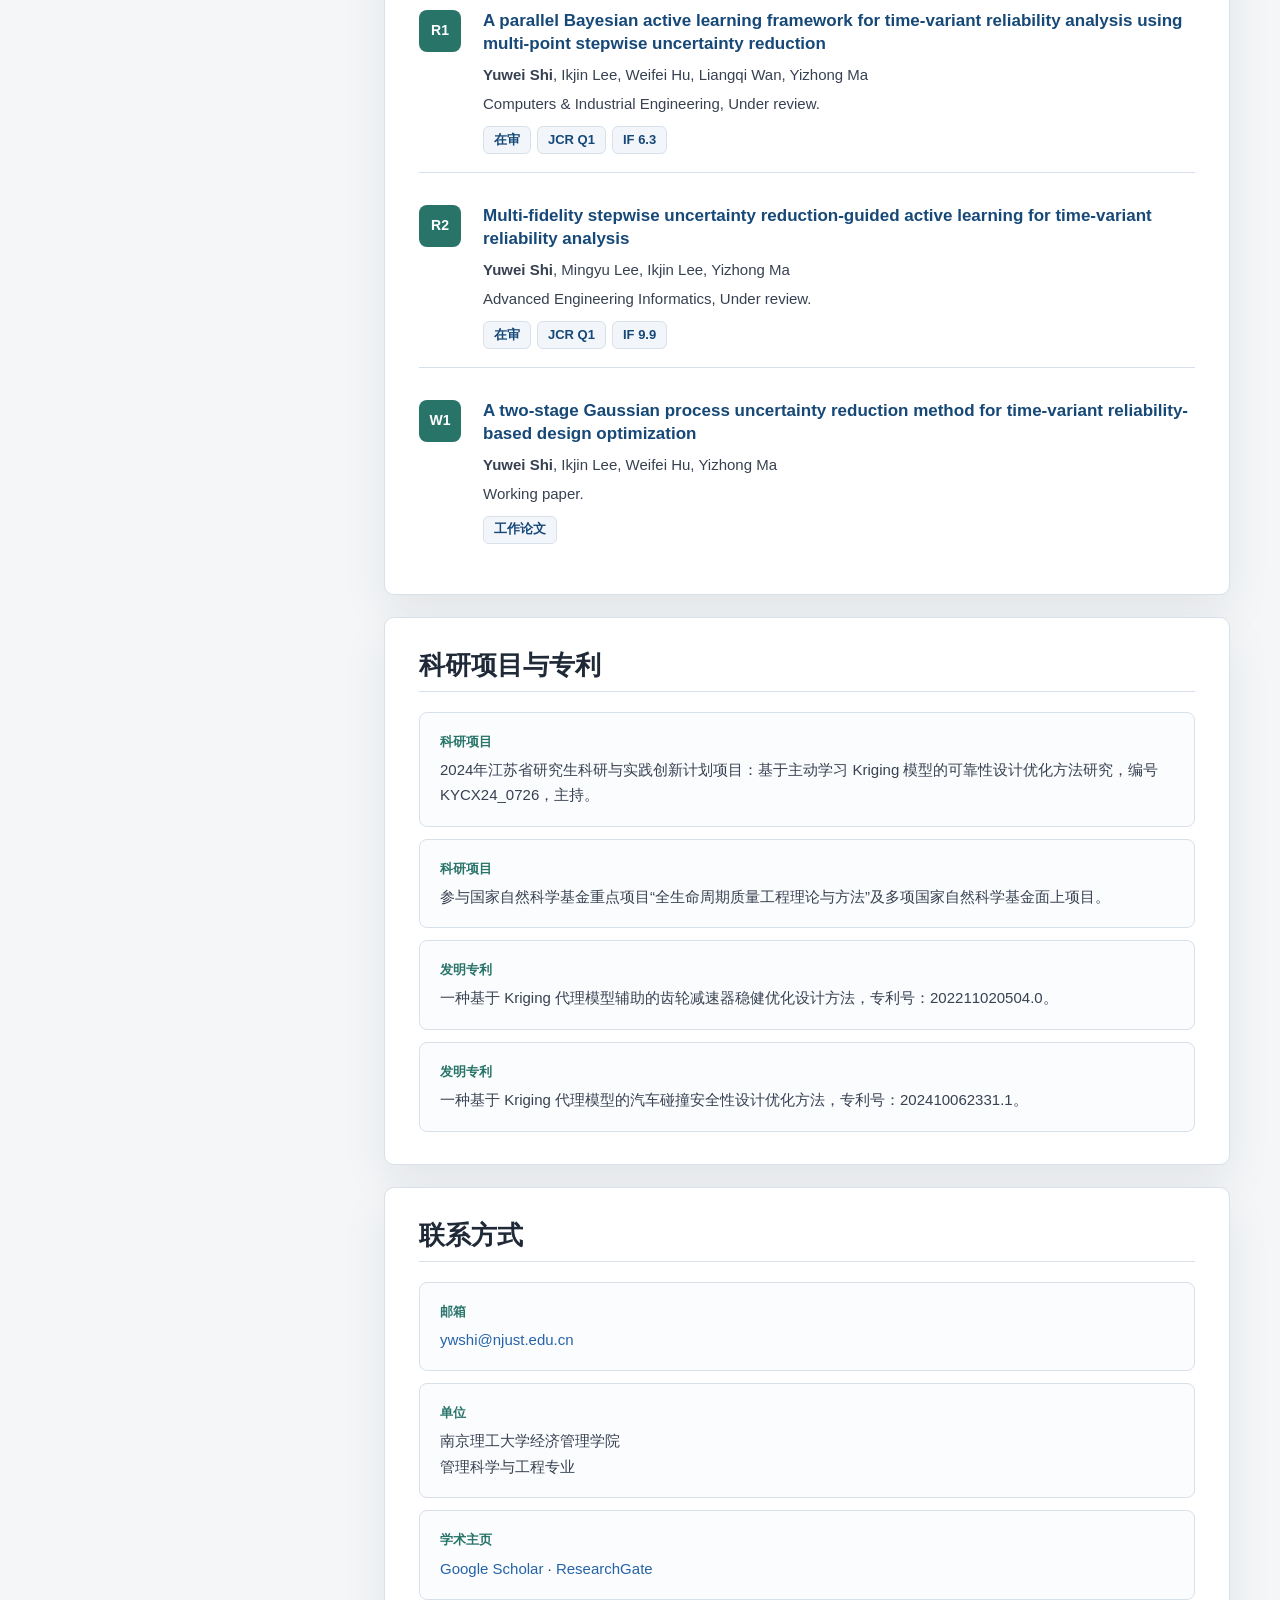
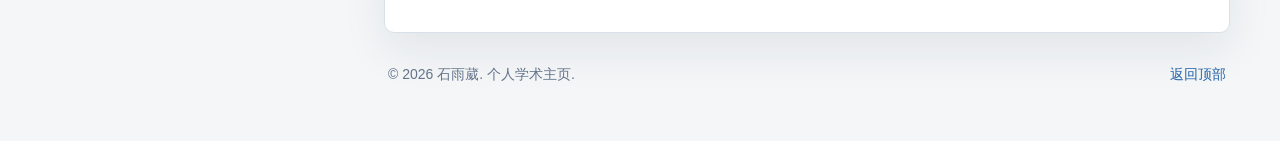
==== commit 8b988171: "Add advisors to education section" ====
--- a/zh.html
+++ b/zh.html
@@ -68,17 +68,17 @@
               <div class="cv-item">
                 <span>2025.09 - 2026.09</span>
                 <p><strong>韩国高等科学技术院</strong> · 机械工程</p>
-                <p>联合培养博士生。</p>
+                <p>联合培养博士生。导师：Ikjin Lee。</p>
               </div>
               <div class="cv-item">
                 <span>2023.09 - 至今</span>
                 <p><strong>南京理工大学经济管理学院</strong></p>
-                <p>管理科学与工程专业博士研究生。</p>
+                <p>管理科学与工程专业博士研究生。导师：马义中。</p>
               </div>
               <div class="cv-item">
                 <span>2021.09 - 2023.09</span>
                 <p><strong>南京理工大学经济管理学院</strong></p>
-                <p>管理科学与工程专业硕士研究生。</p>
+                <p>管理科学与工程专业硕士研究生。导师：马义中。</p>
               </div>
             </article>
 
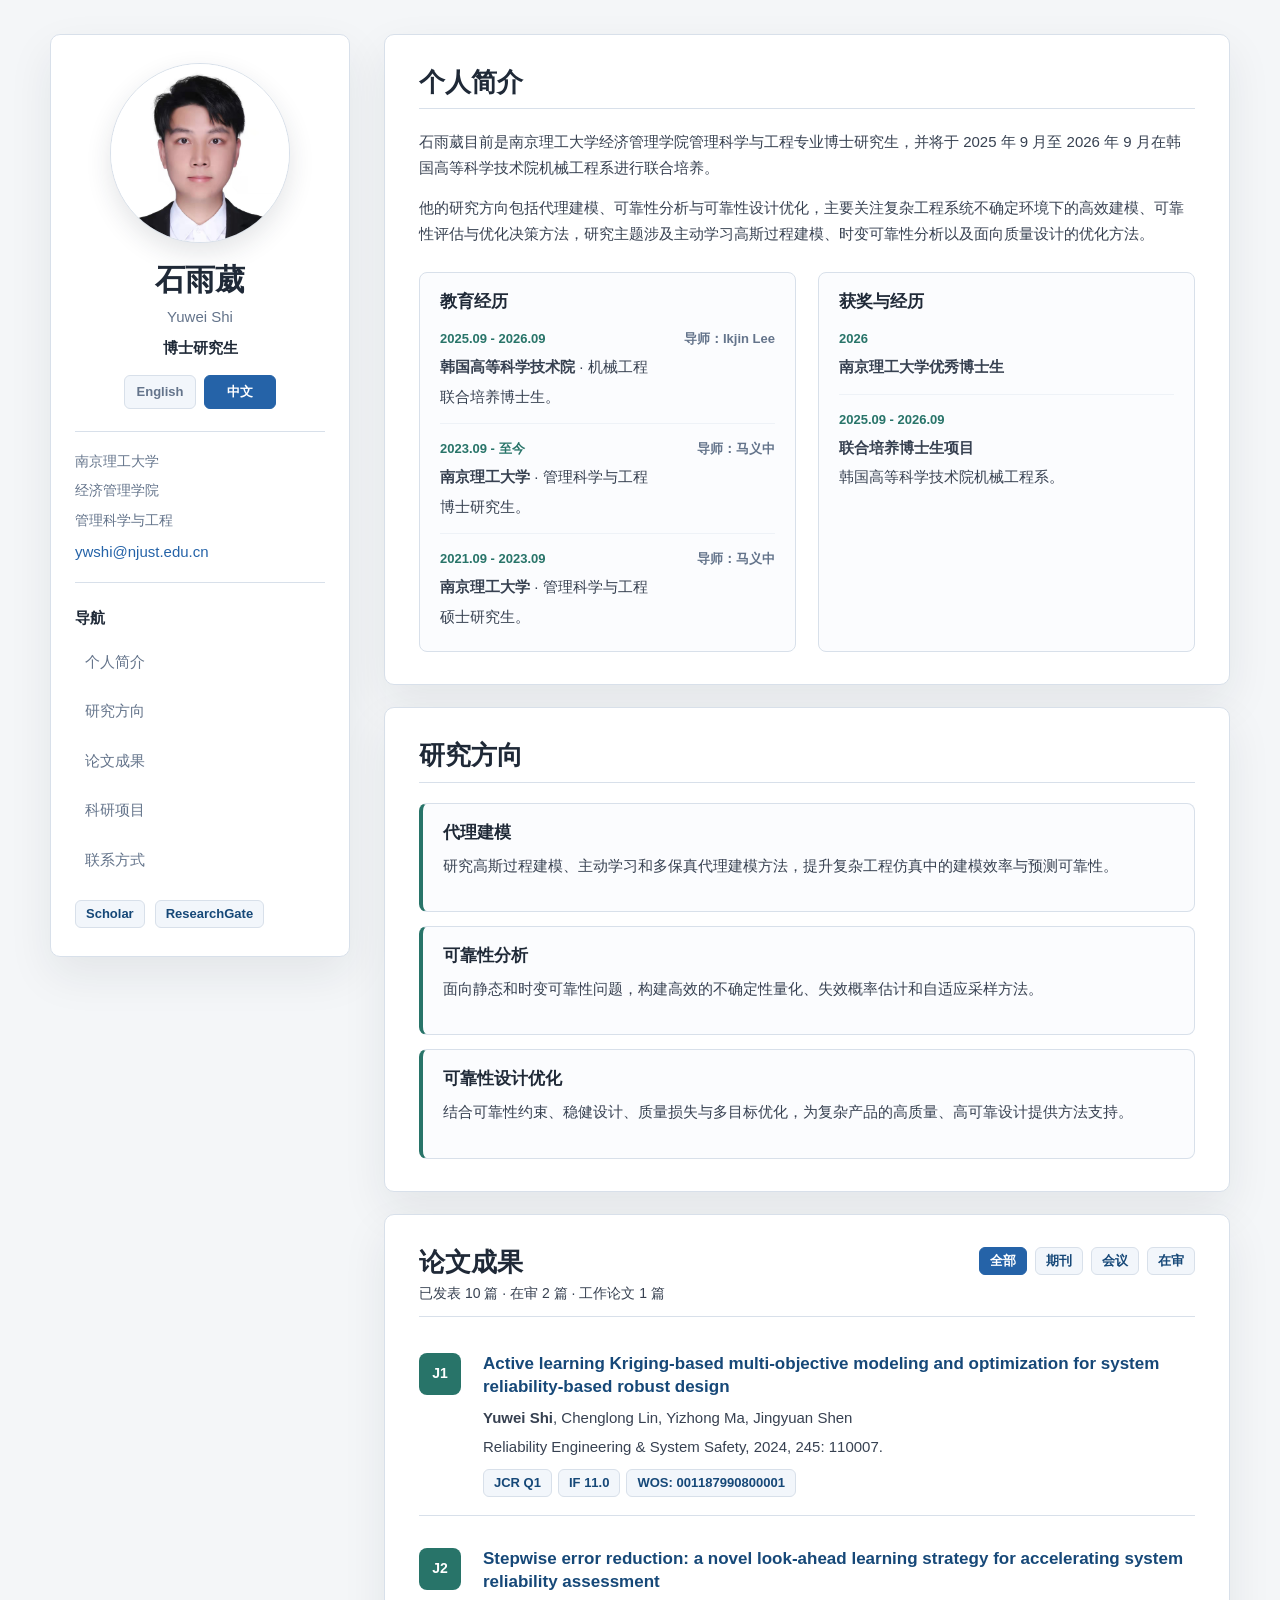
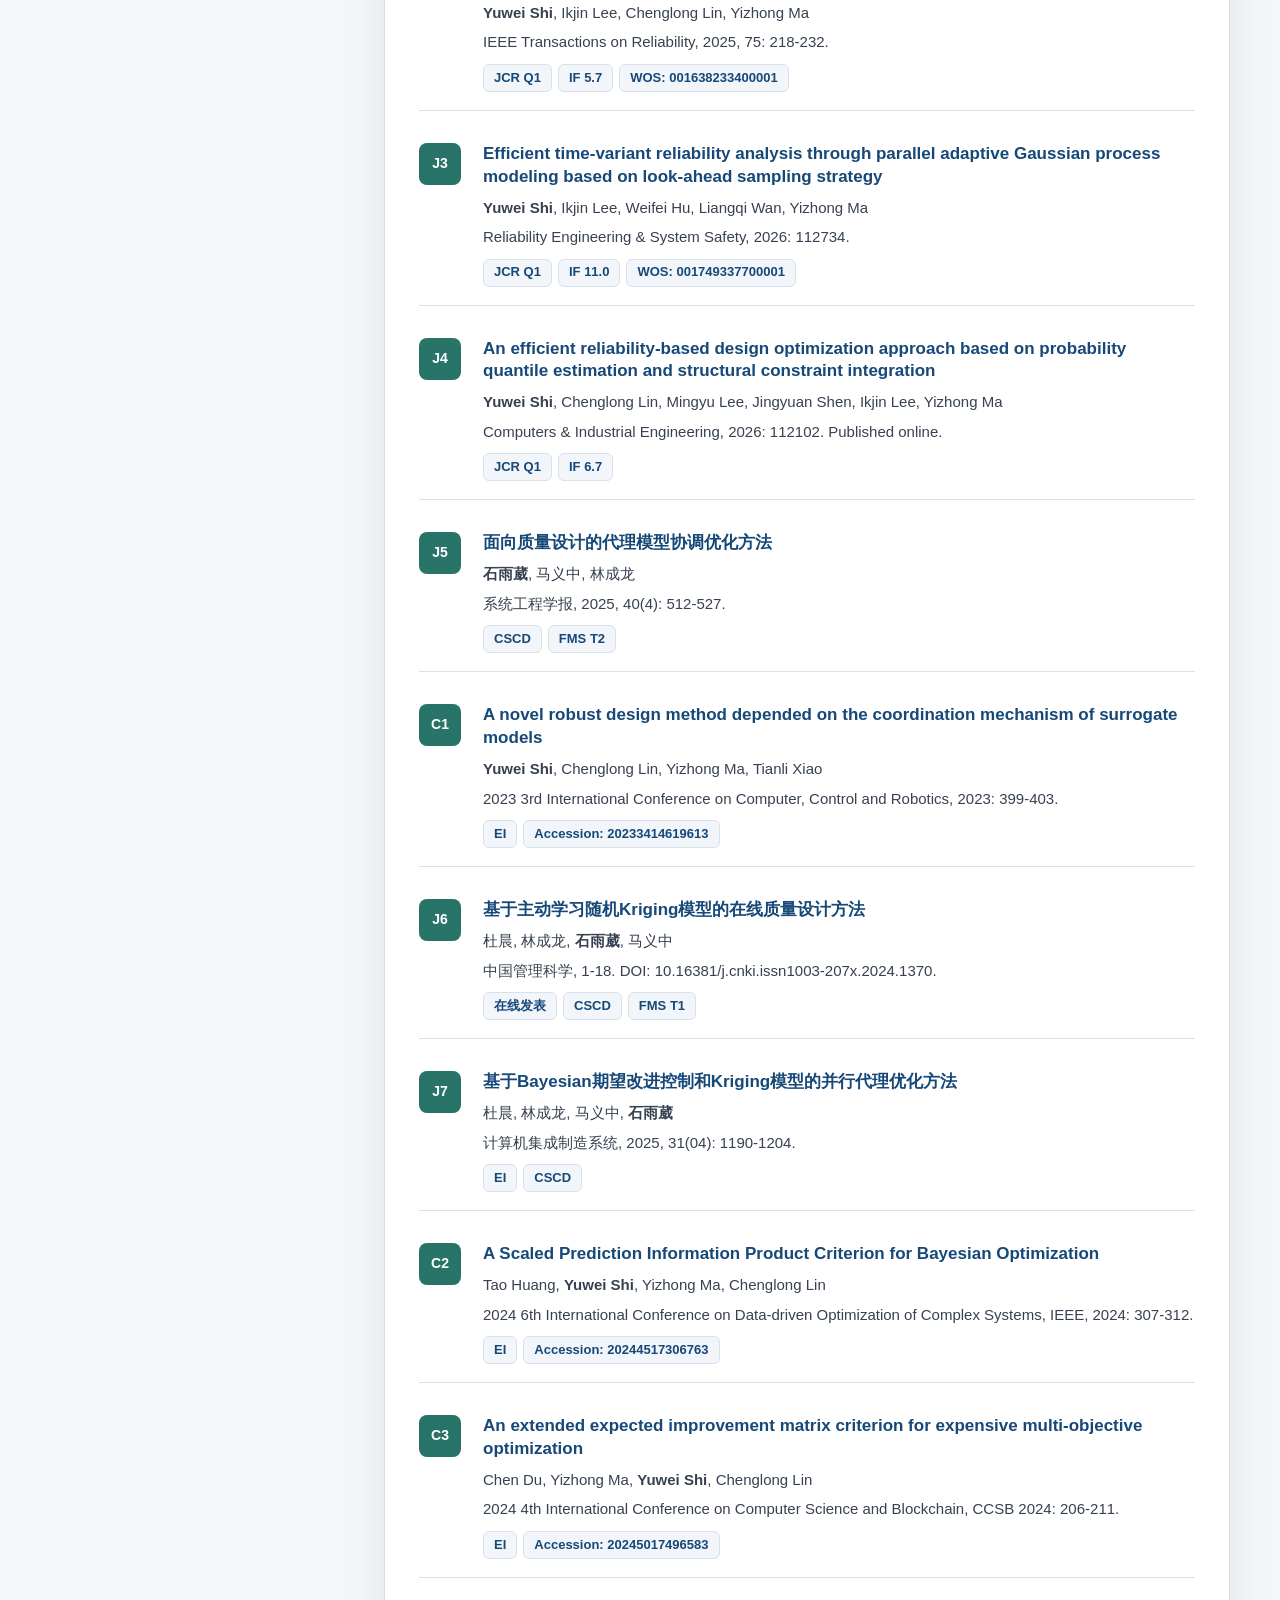
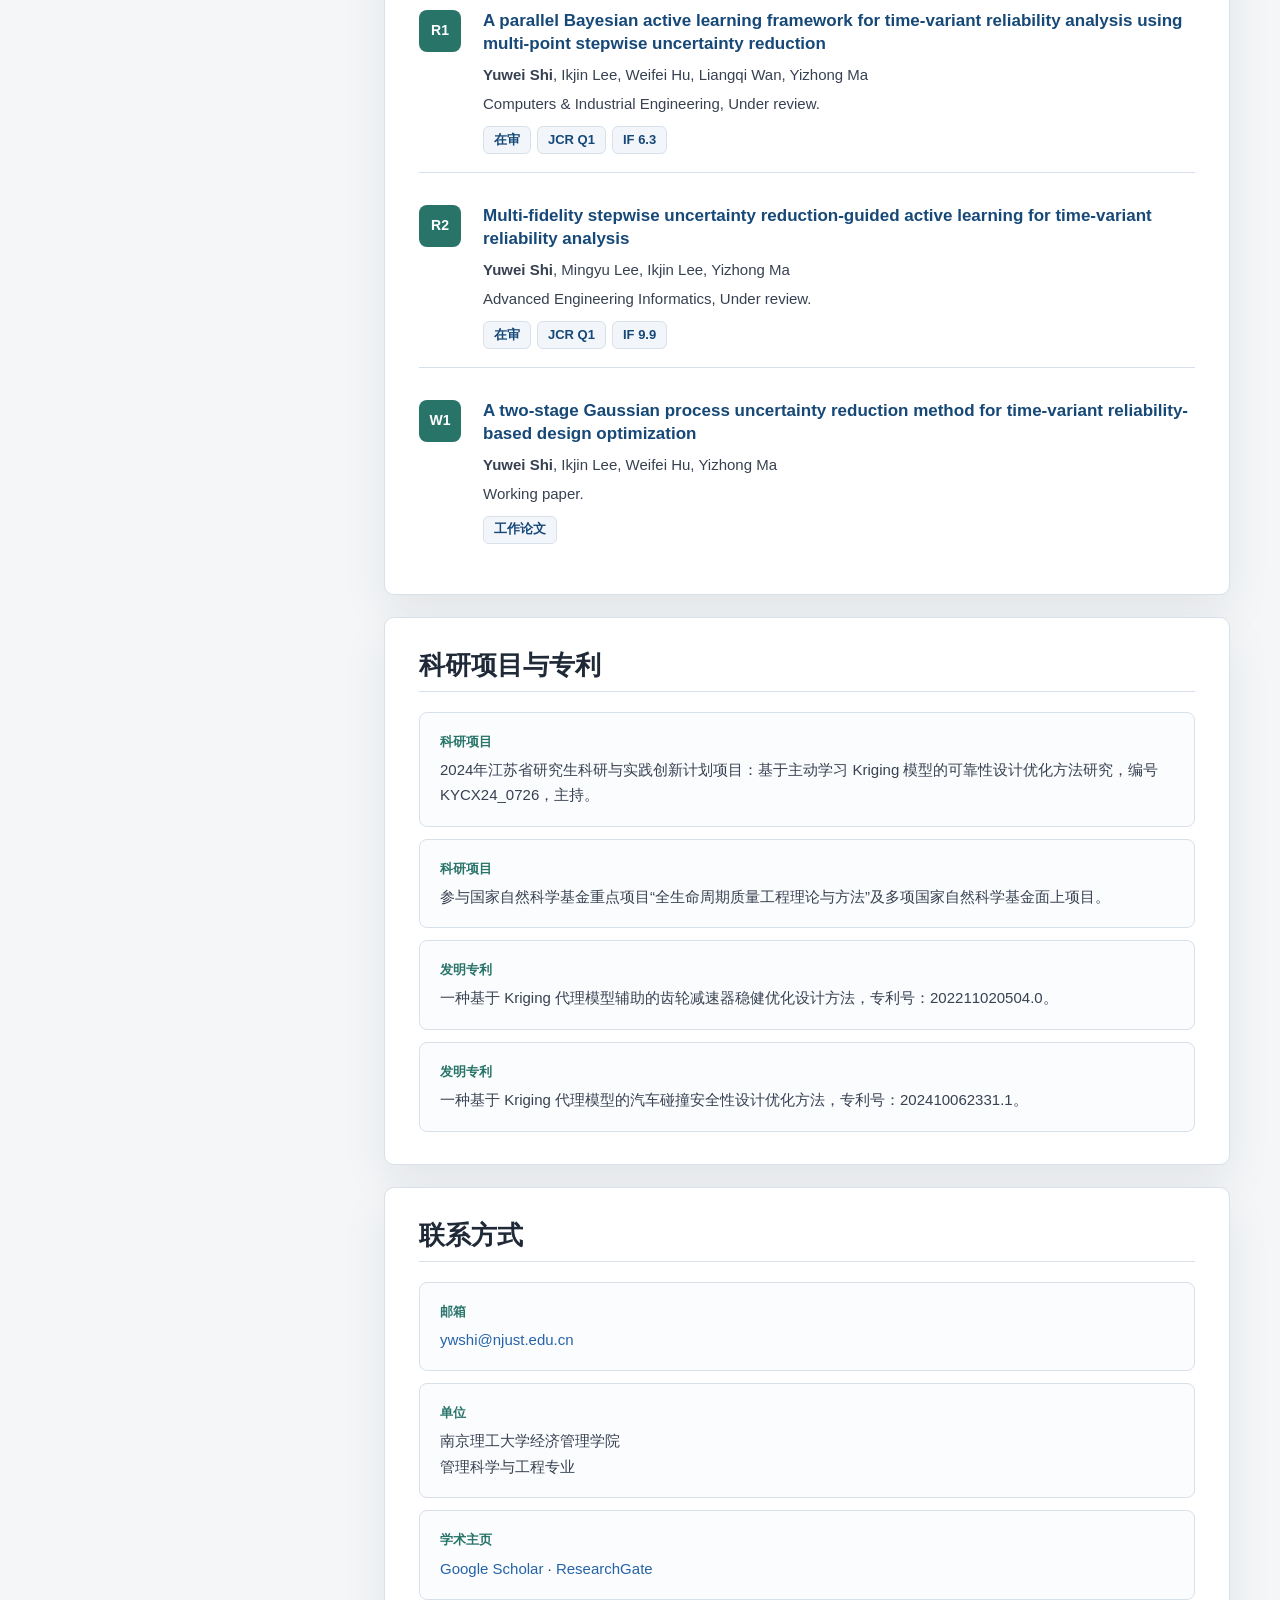
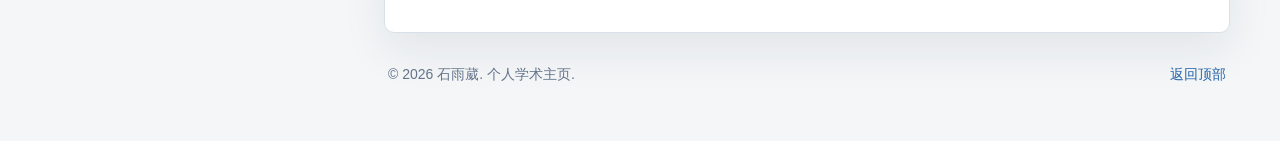
==== commit e79e5bdb: "Refine education advisor layout" ====
--- a/zh.html
+++ b/zh.html
@@ -66,19 +66,28 @@
             <article>
               <h3>教育经历</h3>
               <div class="cv-item">
-                <span>2025.09 - 2026.09</span>
+                <div class="cv-meta">
+                  <span>2025.09 - 2026.09</span>
+                  <span>导师：Ikjin Lee</span>
+                </div>
                 <p><strong>韩国高等科学技术院</strong> · 机械工程</p>
-                <p>联合培养博士生。导师：Ikjin Lee。</p>
-              </div>
-              <div class="cv-item">
-                <span>2023.09 - 至今</span>
-                <p><strong>南京理工大学经济管理学院</strong></p>
-                <p>管理科学与工程专业博士研究生。导师：马义中。</p>
-              </div>
-              <div class="cv-item">
-                <span>2021.09 - 2023.09</span>
-                <p><strong>南京理工大学经济管理学院</strong></p>
-                <p>管理科学与工程专业硕士研究生。导师：马义中。</p>
+                <p>联合培养博士生。</p>
+              </div>
+              <div class="cv-item">
+                <div class="cv-meta">
+                  <span>2023.09 - 至今</span>
+                  <span>导师：马义中</span>
+                </div>
+                <p><strong>南京理工大学</strong> · 管理科学与工程</p>
+                <p>博士研究生。</p>
+              </div>
+              <div class="cv-item">
+                <div class="cv-meta">
+                  <span>2021.09 - 2023.09</span>
+                  <span>导师：马义中</span>
+                </div>
+                <p><strong>南京理工大学</strong> · 管理科学与工程</p>
+                <p>硕士研究生。</p>
               </div>
             </article>
 
--- a/styles.css
+++ b/styles.css
@@ -241,7 +241,7 @@
   border-top: 0;
 }
 
-.cv-item span,
+.cv-item > span,
 .compact-list span,
 .contact-grid span {
   display: block;
@@ -249,6 +249,25 @@
   color: var(--green);
   font-size: 13px;
   font-weight: 700;
+}
+
+.cv-meta {
+  display: flex;
+  align-items: baseline;
+  justify-content: space-between;
+  gap: 14px;
+  margin-bottom: 4px;
+}
+
+.cv-meta span {
+  color: var(--green);
+  font-size: 13px;
+  font-weight: 700;
+}
+
+.cv-meta span:last-child {
+  color: var(--muted);
+  white-space: nowrap;
 }
 
 .cv-item p {
